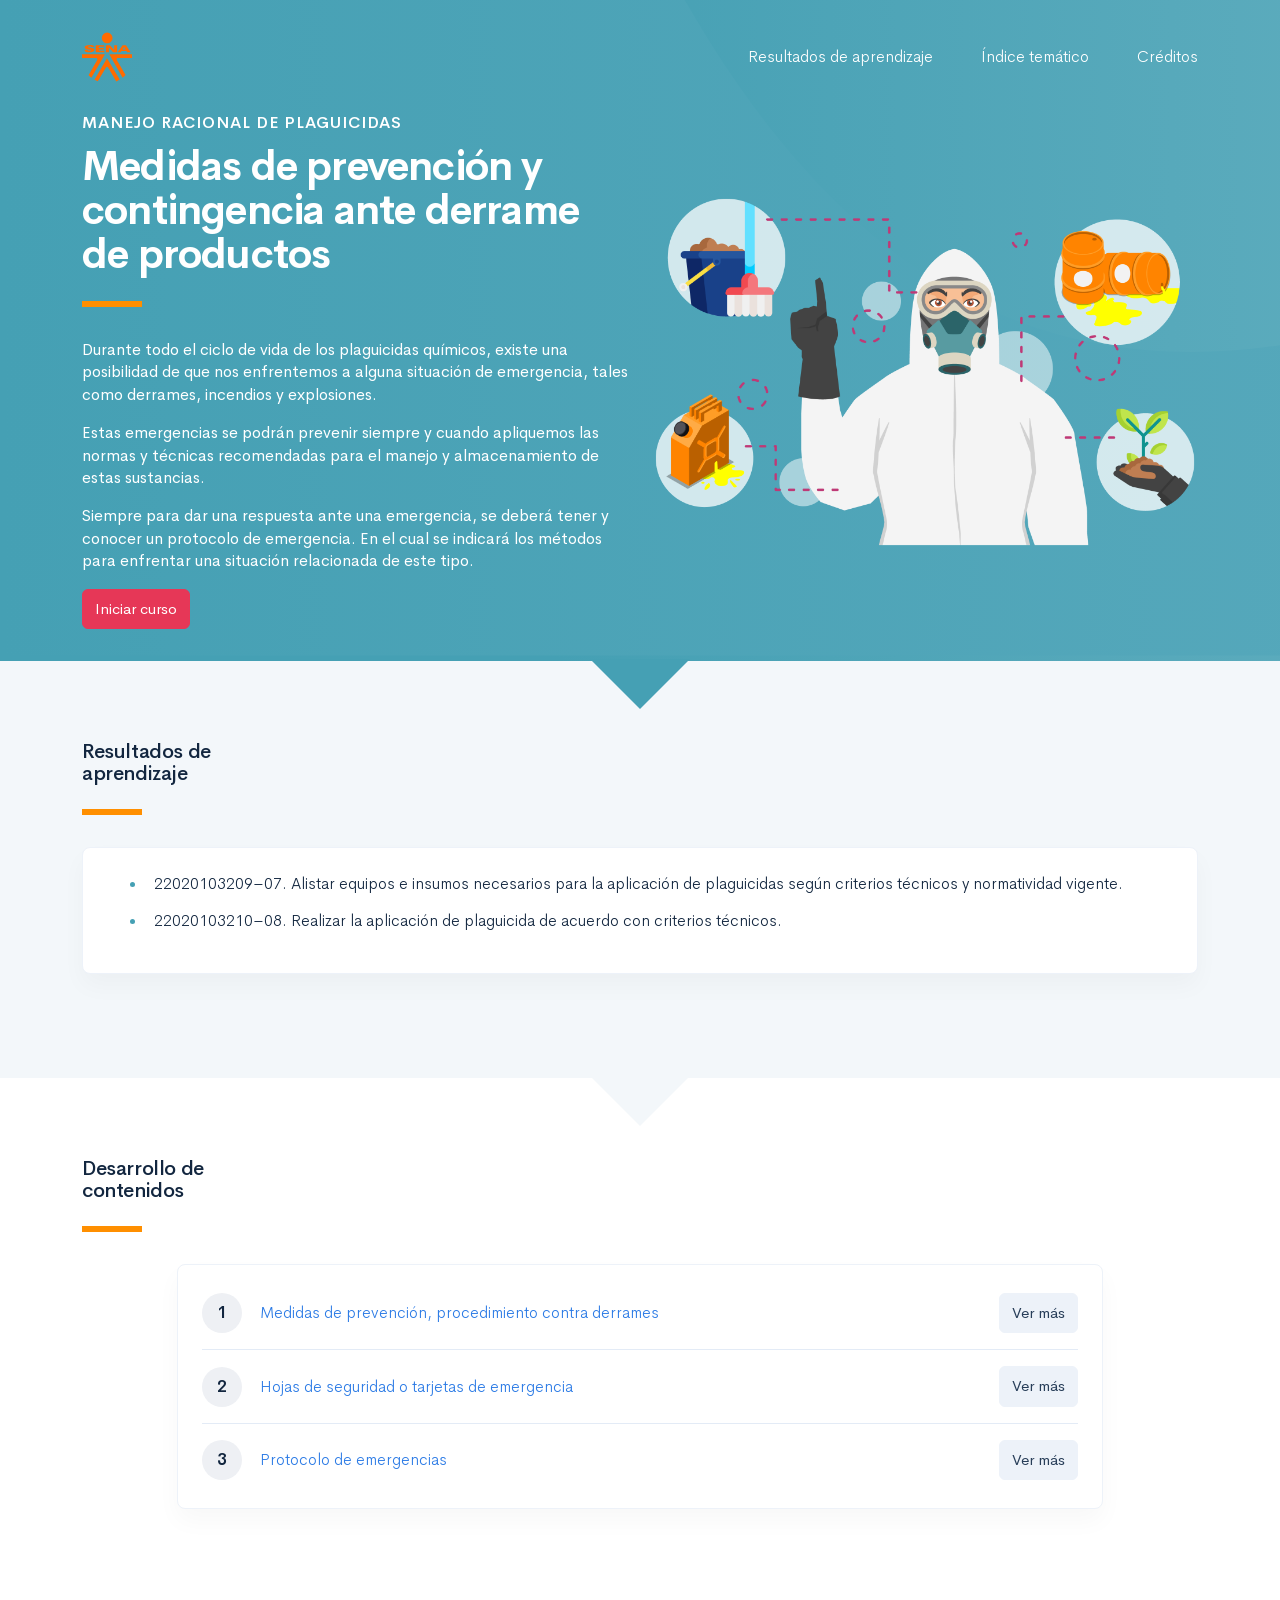
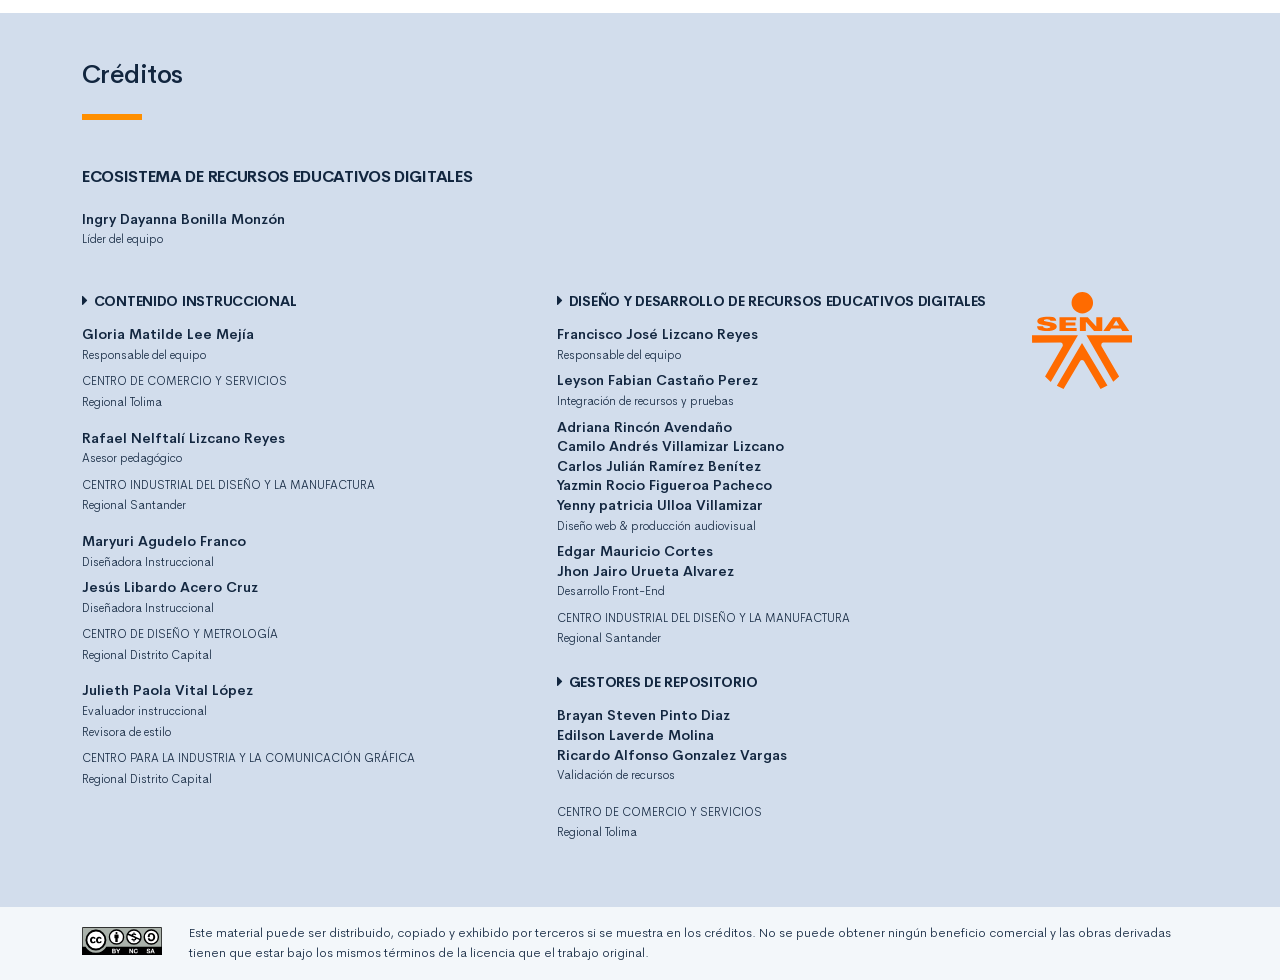
==== public/index.html @ dcf9ad9d "Terminado CF4 listo para revisión." ====
<!DOCTYPE html>
<html lang="es">
    <head>
        <meta charset="UTF-8">
        <meta name="viewport" content="width=device-width, user-scalable=no, initial-scale=1.0, maximum-scale=1.0, minimum-scale=1.0">
        <title>Medidas de prevención y contingencia ante derrame de productos</title>
        <meta meta name="description" content="Durante todo el ciclo de vida de los plaguicidas químicos, existe una posibilidad de que nos enfrentemos a alguna situación de emergencia, tales como derrames, incendios y explosiones. Estas emergencias se podrán prevenir siempre y cuando apliquemos las normas y técnicas recomendadas para el manejo y almacenamiento de estas sustancias.">
        <link rel="icon" type="image/svg+xml" href="assets/images/logos/senaLogo.svg">
        <link rel="icon" type="image/svg+xml" href="assets/images/logos/senaLogo.svg">
        <link rel="stylesheet" href="assets/fonts/feather/feather.css">
        <link rel="stylesheet" href="assets/fonts/fontawesome/css/font-awesome.css">
        <link href="assets/css/fancybox.css" rel="stylesheet">
        <link href="assets/css/animate.css" rel="stylesheet">
        <link rel="stylesheet" href="assets/css/main.css">
    </head>
    <body class="theme-dark page-header-textura" id="page-home">
        <header class="curso-presentacion page-header" id="CursoPresentacion">
            <div class="page-textura">
                <div class="container">
                    <div class="curso-topbar justify-content-center justify-content-md-between"><a class="curso-topbar__logo"><svg xmlns="http://www.w3.org/2000/svg" width="168.273" height="164.177" viewBox="0 0 168.273 164.177">
                                <path id="SENA_LOGO" data-name="SENA LOGO" d="M85.349,1a18.09,18.09,0,1,0,18.09,18.09h0A18.1,18.1,0,0,0,85.349,1ZM25.617,42.983a33.722,33.722,0,0,0-9.386,1.024,11.156,11.156,0,0,0-5.12,2.56A5.346,5.346,0,0,0,10.086,52.2c.683,1.707,2.56,2.9,4.608,3.584,4.437,1.536,9.386,1.877,13.994,2.731a5.1,5.1,0,0,1,2.389,1.024,1.369,1.369,0,0,1-.683,2.048,9.146,9.146,0,0,1-5.291.683A8.354,8.354,0,0,1,20.5,61.244a1.962,1.962,0,0,1-.853-2.389H9.233A7.663,7.663,0,0,0,10.6,63.463a7.59,7.59,0,0,0,4.267,2.389A28.541,28.541,0,0,0,23.4,66.876,52.426,52.426,0,0,0,35,66.023a11.043,11.043,0,0,0,5.8-2.9,5.358,5.358,0,0,0-1.365-8.533,21.267,21.267,0,0,0-5.8-2.048c-3.072-.683-5.973-1.024-9.045-1.536a9.114,9.114,0,0,1-3.072-.853,1.226,1.226,0,0,1,0-2.219,9.369,9.369,0,0,1,4.437-.683,10.554,10.554,0,0,1,4.608.853A1.877,1.877,0,0,1,31.59,49.81h9.9a5.669,5.669,0,0,0-1.195-3.584A8.875,8.875,0,0,0,35.515,43.5c-3.584-.341-6.827-.512-9.9-.512Zm21.333.683V67.217H75.792V62.1H57.531V57.489H73.744V52.54H57.531V48.786H75.109v-5.12Zm47.615,0H81.253V67.217H91.322V51.346l13.824,15.872h13.824V43.666H108.9v15.7Zm42.495,0L120.676,67.217h10.581l2.56-4.267H150.2l2.389,4.267h11.776l-15.53-23.551ZM142.35,49.3l5.12,8.533h-10.41ZM.7,74.044l.171,12.8L49,86.673c2.389.512,3.925,2.048,3.413,5.8l-29.7,51.711,9.557,9.045L78.01,74.044Zm91.646,0L137.4,152.89l9.9-8.874L117.433,92.3c-.512-3.584.853-5.291,3.413-5.8l48.127.171V74.044ZM84.837,87.185,42.512,159.546l11.264,5.461,28.159-47.615a4.283,4.283,0,0,1,2.9-1.195,4.681,4.681,0,0,1,3.072,1.195l28.159,47.786,11.605-5.973Z" transform="translate(-0.7 -1)" fill="#FF6B00" />
                            </svg>
                        </a><a class="curso-topbar__menubar collapsed btn-menu-responsive d-none" data-toggle="collapse" href="#curso-topbar__nav" aria-expanded="false"><span></span><span></span><span></span></a>
                        <nav class="curso-topbar__nav collapse show d-none d-md-block" id="curso-topbar__nav">
                            <ul class="curso-topbar__list">
                                <li class="curso-topbar__item"><a class="curso-topbar__link text-white" href="#ResultadosAprendizaje"><span>Resultados de aprendizaje</span></a></li>
                                <li class="curso-topbar__item"><a class="curso-topbar__link text-white" href="#IndiceTematico"><span>Índice temático</span></a></li>
                                <li class="curso-topbar__item"><a class="curso-topbar__link text-white" href="#Creditos"><span>Créditos</span></a></li>
                            </ul>
                        </nav>
                    </div>
                    <!--include includes/page-home_header.pug                -->
                    <div class="curso-portada">
                        <div class="row align-items-center">
                            <div class="col-12 col-lg-6">
                                <h3 class="curso-subtitulo" id="curso-titulo-componente">Manejo Racional de Plaguicidas</h3>
                                <h1 class="curso-titulo" id="curso-titulo-tema">Medidas de prevención y contingencia ante derrame de productos</h1>
                                <div class="brand-line-primary"></div>
                                <p class="curso-descripcion">Durante todo el ciclo de vida de los plaguicidas químicos, existe una posibilidad de que nos enfrentemos a alguna situación de emergencia, tales como derrames, incendios y explosiones.</p>
                                <p class="curso-descripcion">Estas emergencias se podrán prevenir siempre y cuando apliquemos las normas y técnicas recomendadas para el manejo y almacenamiento de estas sustancias.</p>
                                <p class="curso-descripcion">Siempre para dar una respuesta ante una emergencia, se deberá tener y conocer un protocolo de emergencia. En el cual se indicará los métodos para enfrentar una situación relacionada de este tipo.</p><a class="curso-btn-iniciar btn btn-danger" href="main.html"><span>Iniciar curso</span></a>
                            </div>
                            <div class="col-12 col-lg-6 text-center">
                                <div class="d-none d-lg-block"><img class="curso-imagen" src="assets/images/header/header_media.png" /></div>
                            </div>
                        </div>
                    </div>
                </div>
            </div>
        </header>
        <section class="curso-resultados section bg-base-light" id="ResultadosAprendizaje">
            <div class="container">
                <h2> Resultados de <br>aprendizaje</h2>
                <div class="brand-line-primary"></div>
                <div class="card resultado-item">
                    <div class="card-body">
                        <ul class="bg-color-dark">
                            <li><span>22020103209–07. Alistar equipos e insumos necesarios para la aplicación de plaguicidas según criterios técnicos y normatividad vigente.</span></li>
                            <li><span>22020103210–08. Realizar la aplicación de plaguicida de acuerdo con criterios técnicos.</span></li>
                        </ul>
                    </div>
                </div>
            </div>
        </section>
        <section class="curso-indice-tematico section" id="IndiceTematico">
            <div class="container">
                <h2>Desarrollo de <br>contenidos</h2>
                <div class="brand-line-primary"></div>
                <div class="row justify-content-center">
                    <div class="col-12 col-sm-10">
                        <div class="card wow flipInX" data-wow-delay=".2s">
                            <div class="card-body">
                                <ul class="list-group list-group-flush list my-n3 nav-temas">
                                    <li class="list-group-item nav-tema-item">
                                        <div class="row align-items-center">
                                            <div class="col-auto">
                                                <div class="avatar avatar-sm"><span class="nav-tema-item__icon avatar-title font-size-lg bg-secondary-soft rounded-circle text-primary font-weight-bold">1</span></div>
                                            </div>
                                            <div class="col ml-n2"><span class="nav-tema-item__titulo"> <a href="main.html#page/medidas/">Medidas de prevención, procedimiento contra derrames</a></span></div>
                                            <div class="col-auto"> <a class="btn btn-light nav-tema-item__btn" href="main.html#page/medidas/">Ver más</a></div>
                                        </div>
                                    </li>
                                    <li class="list-group-item nav-tema-item">
                                        <div class="row align-items-center">
                                            <div class="col-auto">
                                                <div class="avatar avatar-sm"><span class="nav-tema-item__icon avatar-title font-size-lg bg-secondary-soft rounded-circle text-primary font-weight-bold">2</span></div>
                                            </div>
                                            <div class="col ml-n2"><span class="nav-tema-item__titulo"> <a href="main.html#page/hojas/">Hojas de seguridad o tarjetas de emergencia</a></span></div>
                                            <div class="col-auto"> <a class="btn btn-light nav-tema-item__btn" href="main.html#page/hojas/">Ver más</a></div>
                                        </div>
                                    </li>
                                    <li class="list-group-item nav-tema-item">
                                        <div class="row align-items-center">
                                            <div class="col-auto">
                                                <div class="avatar avatar-sm"><span class="nav-tema-item__icon avatar-title font-size-lg bg-secondary-soft rounded-circle text-primary font-weight-bold">3</span></div>
                                            </div>
                                            <div class="col ml-n2"><span class="nav-tema-item__titulo"> <a href="main.html#page/protocolo1/">Protocolo de emergencias</a></span></div>
                                            <div class="col-auto"> <a class="btn btn-light nav-tema-item__btn" href="main.html#page/protocolo1/">Ver más</a></div>
                                        </div>
                                    </li>
                                </ul>
                            </div>
                        </div>
                    </div>
                </div>
            </div>
        </section>
        <footer class="footer" id="Creditos">
            <div class="container">
                <h1>Créditos </h1>
                <div class="brand-line-primary"></div>
                <div class="row">
                    <div class="col-12 col-md-5">
                        <h3 class="footer-subtitulo mb-4">ECOSISTEMA DE RECURSOS EDUCATIVOS DIGITALES </h3>
                        <p class="footer-texto mb-2"><strong>Ingry Dayanna Bonilla Monzón</strong><br /> <span class="text-small">Líder del equipo</span></p>
                    </div>
                </div>
                <div class="row mt-5">
                    <div class="col-12 col-md-5">
                        <h4 class="footer-subtitulo-2 mt-0">
                            <div class="fa fa-caret-right mr-2"></div>Contenido Instruccional
                        </h4>
                        <p class="footer-texto mb-2"><strong>Gloria Matilde Lee Mejía </strong><br /> <span class="text-small">Responsable del equipo</span></p>
                        <p class="footer-texto"><span class="text-small text-uppercase">Centro de Comercio y Servicios</span><br /><span class="text-small">Regional Tolima</span></p>
                        <p class="footer-texto mb-2"><strong>Rafael Nelftalí Lizcano Reyes</strong><br /> <span class="text-small">Asesor pedagógico<br /></span></p>
                        <p class="footer-texto"><span class="text-small text-uppercase">Centro industrial del diseño y la manufactura </span><br /><span class="text-small">Regional Santander</span></p>
                        <p class="footer-texto mb-2"><strong>Maryuri Agudelo Franco</strong><br /><span class="text-small">Diseñadora Instruccional<br /></span></p>
                        <p class="footer-texto mb-2"><strong>Jesús Libardo Acero Cruz</strong><br /><span class="text-small">Diseñadora Instruccional<br /></span></p>
                        <p class="footer-texto"><span class="text-small text-uppercase">Centro de diseño y metrología</span><br /><span class="text-small">Regional Distrito Capital</span></p>
                        <p class="footer-texto mb-2"><strong>Julieth Paola Vital López </strong><br /><span class="text-small">Evaluador instruccional<br /></span><span class="text-small">Revisora de estilo<br /></span></p>
                        <p class="footer-texto"><span class="text-small text-uppercase">Centro para la Industria y la Comunicación Gráfica</span><br /><span class="text-small">Regional Distrito Capital</span></p>
                    </div>
                    <div class="col-12 col-md-5">
                        <h4 class="footer-subtitulo-2 mt-0">
                            <div class="fa fa-caret-right mr-2"></div>Diseño y desarrollo de recursos educativos digitales
                        </h4>
                        <p class="footer-texto mb-2"><strong>Francisco José Lizcano Reyes </strong><br /> <span class="text-small">Responsable del equipo<br /></span></p>
                        <p class="footer-texto mb-2"><strong>Leyson Fabian Castaño Perez</strong><br /> <span class="text-small">Integración de recursos y pruebas<br /></span></p>
                        <p class="footer-texto mb-2"> <strong>Adriana Rincón Avendaño</strong><br />
                            <strong>Camilo Andrés Villamizar Lizcano</strong><br />
                            <strong>Carlos Julián Ramírez Benítez</strong><br />
                            <strong>Yazmin Rocio Figueroa Pacheco</strong><br />
                            <strong>Yenny patricia Ulloa Villamizar</strong><br /><span class="text-small">Diseño web & producción audiovisual<br /></span></p>
                        <p class="footer-texto mb-2"><strong>Edgar Mauricio Cortes</strong><br />
                            <strong>Jhon Jairo Urueta Alvarez</strong><br /><span class="text-small">Desarrollo Front-End<br /></span></p>
                        <p class="footer-texto mb-2"><span class="text-small text-uppercase">Centro industrial del diseño y la manufactura </span><br /><span class="text-small">Regional Santander</span></p>
                        <h4 class="footer-subtitulo-2 mt-4">
                            <div class="fa fa-caret-right mr-2"></div>Gestores de repositorio
                        </h4>
                        <p class="footer-texto"> <strong>Brayan Steven Pinto Diaz</strong><br />
                            <strong>Edilson Laverde Molina</strong><br />
                            <strong>Ricardo Alfonso Gonzalez Vargas</strong><br /><span class="text-small">Validación de recursos<br /></span></p>
                        <p class="footer-texto"><span class="text-small text-uppercase">CENTRO DE COMERCIO Y SERVICIOS</span><br /><span class="text-small">Regional Tolima</span></p>
                    </div>
                    <div class="col-12 col-md-2">
                        <div class="d-flex flex-column justify-content-center"><img src="assets/images/logos/senaLogo.svg" style="max-width:100px" /></div>
                    </div>
                </div>
            </div>
        </footer>
        <section id="cc">
            <div class="container">
                <div class="d-flex flex-column flex-sm-row"><span class="pr-3"><i class="icon cc"></i></span><span>Este material puede ser distribuido, copiado y exhibido por terceros si se muestra en los créditos. No se puede obtener ningún beneficio comercial y las obras derivadas tienen que estar bajo los mismos términos de la licencia que el trabajo original.</span></div>
            </div>
        </section>
        <script src="assets/js/vendor.js"></script>
        <script src="assets/js/global.js"> </script>
        <script src="assets/js/pages.js"></script>
    </body>
</html>
---- public/assets/fonts/feather/feather.css ----
@font-face {
  font-family: 'Feather';
  src:
    url('fonts/Feather.ttf?sdxovp') format('truetype'),
    url('fonts/Feather.woff?sdxovp') format('woff'),
    url('fonts/Feather.svg?sdxovp#Feather') format('svg');
  font-weight: normal;
  font-style: normal;
}

.fe {
  /* use !important to prevent issues with browser extensions that change fonts */
  font-family: 'Feather' !important;
  speak: none;
  font-style: normal;
  font-weight: normal;
  font-variant: normal;
  text-transform: none;
  line-height: 1;

  /* Better Font Rendering =========== */
  -webkit-font-smoothing: antialiased;
  -moz-osx-font-smoothing: grayscale;
}

.fe-activity:before {
  content: "\e900";
}
.fe-airplay:before {
  content: "\e901";
}
.fe-alert-circle:before {
  content: "\e902";
}
.fe-alert-octagon:before {
  content: "\e903";
}
.fe-alert-triangle:before {
  content: "\e904";
}
.fe-align-center:before {
  content: "\e905";
}
.fe-align-justify:before {
  content: "\e906";
}
.fe-align-left:before {
  content: "\e907";
}
.fe-align-right:before {
  content: "\e908";
}
.fe-anchor:before {
  content: "\e909";
}
.fe-aperture:before {
  content: "\e90a";
}
.fe-archive:before {
  content: "\e90b";
}
.fe-arrow-down:before {
  content: "\e90c";
}
.fe-arrow-down-circle:before {
  content: "\e90d";
}
.fe-arrow-down-left:before {
  content: "\e90e";
}
.fe-arrow-down-right:before {
  content: "\e90f";
}
.fe-arrow-left:before {
  content: "\e910";
}
.fe-arrow-left-circle:before {
  content: "\e911";
}
.fe-arrow-right:before {
  content: "\e912";
}
.fe-arrow-right-circle:before {
  content: "\e913";
}
.fe-arrow-up:before {
  content: "\e914";
}
.fe-arrow-up-circle:before {
  content: "\e915";
}
.fe-arrow-up-left:before {
  content: "\e916";
}
.fe-arrow-up-right:before {
  content: "\e917";
}
.fe-at-sign:before {
  content: "\e918";
}
.fe-award:before {
  content: "\e919";
}
.fe-bar-chart:before {
  content: "\e91a";
}
.fe-bar-chart-2:before {
  content: "\e91b";
}
.fe-battery:before {
  content: "\e91c";
}
.fe-battery-charging:before {
  content: "\e91d";
}
.fe-bell:before {
  content: "\e91e";
}
.fe-bell-off:before {
  content: "\e91f";
}
.fe-bluetooth:before {
  content: "\e920";
}
.fe-bold:before {
  content: "\e921";
}
.fe-book:before {
  content: "\e922";
}
.fe-book-open:before {
  content: "\e923";
}
.fe-bookmark:before {
  content: "\e924";
}
.fe-box:before {
  content: "\e925";
}
.fe-briefcase:before {
  content: "\e926";
}
.fe-calendar:before {
  content: "\e927";
}
.fe-camera:before {
  content: "\e928";
}
.fe-camera-off:before {
  content: "\e929";
}
.fe-cast:before {
  content: "\e92a";
}
.fe-check:before {
  content: "\e92b";
}
.fe-check-circle:before {
  content: "\e92c";
}
.fe-check-square:before {
  content: "\e92d";
}
.fe-chevron-down:before {
  content: "\e92e";
}
.fe-chevron-left:before {
  content: "\e92f";
}
.fe-chevron-right:before {
  content: "\e930";
}
.fe-chevron-up:before {
  content: "\e931";
}
.fe-chevrons-down:before {
  content: "\e932";
}
.fe-chevrons-left:before {
  content: "\e933";
}
.fe-chevrons-right:before {
  content: "\e934";
}
.fe-chevrons-up:before {
  content: "\e935";
}
.fe-chrome:before {
  content: "\e936";
}
.fe-circle:before {
  content: "\e937";
}
.fe-clipboard:before {
  content: "\e938";
}
.fe-clock:before {
  content: "\e939";
}
.fe-cloud:before {
  content: "\e93a";
}
.fe-cloud-drizzle:before {
  content: "\e93b";
}
.fe-cloud-lightning:before {
  content: "\e93c";
}
.fe-cloud-off:before {
  content: "\e93d";
}
.fe-cloud-rain:before {
  content: "\e93e";
}
.fe-cloud-snow:before {
  content: "\e93f";
}
.fe-code:before {
  content: "\e940";
}
.fe-codepen:before {
  content: "\e941";
}
.fe-command:before {
  content: "\e942";
}
.fe-compass:before {
  content: "\e943";
}
.fe-copy:before {
  content: "\e944";
}
.fe-corner-down-left:before {
  content: "\e945";
}
.fe-corner-down-right:before {
  content: "\e946";
}
.fe-corner-left-down:before {
  content: "\e947";
}
.fe-corner-left-up:before {
  content: "\e948";
}
.fe-corner-right-down:before {
  content: "\e949";
}
.fe-corner-right-up:before {
  content: "\e94a";
}
.fe-corner-up-left:before {
  content: "\e94b";
}
.fe-corner-up-right:before {
  content: "\e94c";
}
.fe-cpu:before {
  content: "\e94d";
}
.fe-credit-card:before {
  content: "\e94e";
}
.fe-crop:before {
  content: "\e94f";
}
.fe-crosshair:before {
  content: "\e950";
}
.fe-database:before {
  content: "\e951";
}
.fe-delete:before {
  content: "\e952";
}
.fe-disc:before {
  content: "\e953";
}
.fe-dollar-sign:before {
  content: "\e954";
}
.fe-download:before {
  content: "\e955";
}
.fe-download-cloud:before {
  content: "\e956";
}
.fe-droplet:before {
  content: "\e957";
}
.fe-edit:before {
  content: "\e958";
}
.fe-edit-2:before {
  content: "\e959";
}
.fe-edit-3:before {
  content: "\e95a";
}
.fe-external-link:before {
  content: "\e95b";
}
.fe-eye:before {
  content: "\e95c";
}
.fe-eye-off:before {
  content: "\e95d";
}
.fe-facebook:before {
  content: "\e95e";
}
.fe-fast-forward:before {
  content: "\e95f";
}
.fe-feather:before {
  content: "\e960";
}
.fe-file:before {
  content: "\e961";
}
.fe-file-minus:before {
  content: "\e962";
}
.fe-file-plus:before {
  content: "\e963";
}
.fe-file-text:before {
  content: "\e964";
}
.fe-film:before {
  content: "\e965";
}
.fe-filter:before {
  content: "\e966";
}
.fe-flag:before {
  content: "\e967";
}
.fe-folder:before {
  content: "\e968";
}
.fe-folder-minus:before {
  content: "\e969";
}
.fe-folder-plus:before {
  content: "\e96a";
}
.fe-gift:before {
  content: "\e96b";
}
.fe-git-branch:before {
  content: "\e96c";
}
.fe-git-commit:before {
  content: "\e96d";
}
.fe-git-merge:before {
  content: "\e96e";
}
.fe-git-pull-request:before {
  content: "\e96f";
}
.fe-github:before {
  content: "\e970";
}
.fe-gitlab:before {
  content: "\e971";
}
.fe-globe:before {
  content: "\e972";
}
.fe-grid:before {
  content: "\e973";
}
.fe-hard-drive:before {
  content: "\e974";
}
.fe-hash:before {
  content: "\e975";
}
.fe-headphones:before {
  content: "\e976";
}
.fe-heart:before {
  content: "\e977";
}
.fe-help-circle:before {
  content: "\e978";
}
.fe-home:before {
  content: "\e979";
}
.fe-image:before {
  content: "\e97a";
}
.fe-inbox:before {
  content: "\e97b";
}
.fe-info:before {
  content: "\e97c";
}
.fe-instagram:before {
  content: "\e97d";
}
.fe-italic:before {
  content: "\e97e";
}
.fe-layers:before {
  content: "\e97f";
}
.fe-layout:before {
  content: "\e980";
}
.fe-life-buoy:before {
  content: "\e981";
}
.fe-link:before {
  content: "\e982";
}
.fe-link-2:before {
  content: "\e983";
}
.fe-linkedin:before {
  content: "\e984";
}
.fe-list:before {
  content: "\e985";
}
.fe-loader:before {
  content: "\e986";
}
.fe-lock:before {
  content: "\e987";
}
.fe-log-in:before {
  content: "\e988";
}
.fe-log-out:before {
  content: "\e989";
}
.fe-mail:before {
  content: "\e98a";
}
.fe-map:before {
  content: "\e98b";
}
.fe-map-pin:before {
  content: "\e98c";
}
.fe-maximize:before {
  content: "\e98d";
}
.fe-maximize-2:before {
  content: "\e98e";
}
.fe-menu:before {
  content: "\e98f";
}
.fe-message-circle:before {
  content: "\e990";
}
.fe-message-square:before {
  content: "\e991";
}
.fe-mic:before {
  content: "\e992";
}
.fe-mic-off:before {
  content: "\e993";
}
.fe-minimize:before {
  content: "\e994";
}
.fe-minimize-2:before {
  content: "\e995";
}
.fe-minus:before {
  content: "\e996";
}
.fe-minus-circle:before {
  content: "\e997";
}
.fe-minus-square:before {
  content: "\e998";
}
.fe-monitor:before {
  content: "\e999";
}
.fe-moon:before {
  content: "\e99a";
}
.fe-more-horizontal:before {
  content: "\e99b";
}
.fe-more-vertical:before {
  content: "\e99c";
}
.fe-move:before {
  content: "\e99d";
}
.fe-music:before {
  content: "\e99e";
}
.fe-navigation:before {
  content: "\e99f";
}
.fe-navigation-2:before {
  content: "\e9a0";
}
.fe-octagon:before {
  content: "\e9a1";
}
.fe-package:before {
  content: "\e9a2";
}
.fe-paperclip:before {
  content: "\e9a3";
}
.fe-pause:before {
  content: "\e9a4";
}
.fe-pause-circle:before {
  content: "\e9a5";
}
.fe-percent:before {
  content: "\e9a6";
}
.fe-phone:before {
  content: "\e9a7";
}
.fe-phone-call:before {
  content: "\e9a8";
}
.fe-phone-forwarded:before {
  content: "\e9a9";
}
.fe-phone-incoming:before {
  content: "\e9aa";
}
.fe-phone-missed:before {
  content: "\e9ab";
}
.fe-phone-off:before {
  content: "\e9ac";
}
.fe-phone-outgoing:before {
  content: "\e9ad";
}
.fe-pie-chart:before {
  content: "\e9ae";
}
.fe-play:before {
  content: "\e9af";
}
.fe-play-circle:before {
  content: "\e9b0";
}
.fe-plus:before {
  content: "\e9b1";
}
.fe-plus-circle:before {
  content: "\e9b2";
}
.fe-plus-square:before {
  content: "\e9b3";
}
.fe-pocket:before {
  content: "\e9b4";
}
.fe-power:before {
  content: "\e9b5";
}
.fe-printer:before {
  content: "\e9b6";
}
.fe-radio:before {
  content: "\e9b7";
}
.fe-refresh-ccw:before {
  content: "\e9b8";
}
.fe-refresh-cw:before {
  content: "\e9b9";
}
.fe-repeat:before {
  content: "\e9ba";
}
.fe-rewind:before {
  content: "\e9bb";
}
.fe-rotate-ccw:before {
  content: "\e9bc";
}
.fe-rotate-cw:before {
  content: "\e9bd";
}
.fe-rss:before {
  content: "\e9be";
}
.fe-save:before {
  content: "\e9bf";
}
.fe-scissors:before {
  content: "\e9c0";
}
.fe-search:before {
  content: "\e9c1";
}
.fe-send:before {
  content: "\e9c2";
}
.fe-server:before {
  content: "\e9c3";
}
.fe-settings:before {
  content: "\e9c4";
}
.fe-share:before {
  content: "\e9c5";
}
.fe-share-2:before {
  content: "\e9c6";
}
.fe-shield:before {
  content: "\e9c7";
}
.fe-shield-off:before {
  content: "\e9c8";
}
.fe-shopping-bag:before {
  content: "\e9c9";
}
.fe-shopping-cart:before {
  content: "\e9ca";
}
.fe-shuffle:before {
  content: "\e9cb";
}
.fe-sidebar:before {
  content: "\e9cc";
}
.fe-skip-back:before {
  content: "\e9cd";
}
.fe-skip-forward:before {
  content: "\e9ce";
}
.fe-slack:before {
  content: "\e9cf";
}
.fe-slash:before {
  content: "\e9d0";
}
.fe-sliders:before {
  content: "\e9d1";
}
.fe-smartphone:before {
  content: "\e9d2";
}
.fe-speaker:before {
  content: "\e9d3";
}
.fe-square:before {
  content: "\e9d4";
}
.fe-star:before {
  content: "\e9d5";
}
.fe-stop-circle:before {
  content: "\e9d6";
}
.fe-sun:before {
  content: "\e9d7";
}
.fe-sunrise:before {
  content: "\e9d8";
}
.fe-sunset:before {
  content: "\e9d9";
}
.fe-tablet:before {
  content: "\e9da";
}
.fe-tag:before {
  content: "\e9db";
}
.fe-target:before {
  content: "\e9dc";
}
.fe-terminal:before {
  content: "\e9dd";
}
.fe-thermometer:before {
  content: "\e9de";
}
.fe-thumbs-down:before {
  content: "\e9df";
}
.fe-thumbs-up:before {
  content: "\e9e0";
}
.fe-toggle-left:before {
  content: "\e9e1";
}
.fe-toggle-right:before {
  content: "\e9e2";
}
.fe-trash:before {
  content: "\e9e3";
}
.fe-trash-2:before {
  content: "\e9e4";
}
.fe-trending-down:before {
  content: "\e9e5";
}
.fe-trending-up:before {
  content: "\e9e6";
}
.fe-triangle:before {
  content: "\e9e7";
}
.fe-truck:before {
  content: "\e9e8";
}
.fe-tv:before {
  content: "\e9e9";
}
.fe-twitter:before {
  content: "\e9ea";
}
.fe-type:before {
  content: "\e9eb";
}
.fe-umbrella:before {
  content: "\e9ec";
}
.fe-underline:before {
  content: "\e9ed";
}
.fe-unlock:before {
  content: "\e9ee";
}
.fe-upload:before {
  content: "\e9ef";
}
.fe-upload-cloud:before {
  content: "\e9f0";
}
.fe-user:before {
  content: "\e9f1";
}
.fe-user-check:before {
  content: "\e9f2";
}
.fe-user-minus:before {
  content: "\e9f3";
}
.fe-user-plus:before {
  content: "\e9f4";
}
.fe-user-x:before {
  content: "\e9f5";
}
.fe-users:before {
  content: "\e9f6";
}
.fe-video:before {
  content: "\e9f7";
}
.fe-video-off:before {
  content: "\e9f8";
}
.fe-voicemail:before {
  content: "\e9f9";
}
.fe-volume:before {
  content: "\e9fa";
}
.fe-volume-1:before {
  content: "\e9fb";
}
.fe-volume-2:before {
  content: "\e9fc";
}
.fe-volume-x:before {
  content: "\e9fd";
}
.fe-watch:before {
  content: "\e9fe";
}
.fe-wifi:before {
  content: "\e9ff";
}
.fe-wifi-off:before {
  content: "\ea00";
}
.fe-wind:before {
  content: "\ea01";
}
.fe-x:before {
  content: "\ea02";
}
.fe-x-circle:before {
  content: "\ea03";
}
.fe-x-square:before {
  content: "\ea04";
}
.fe-youtube:before {
  content: "\ea05";
}
.fe-zap:before {
  content: "\ea06";
}
.fe-zap-off:before {
  content: "\ea07";
}
.fe-zoom-in:before {
  content: "\ea08";
}
.fe-zoom-out:before {
  content: "\ea09";
}
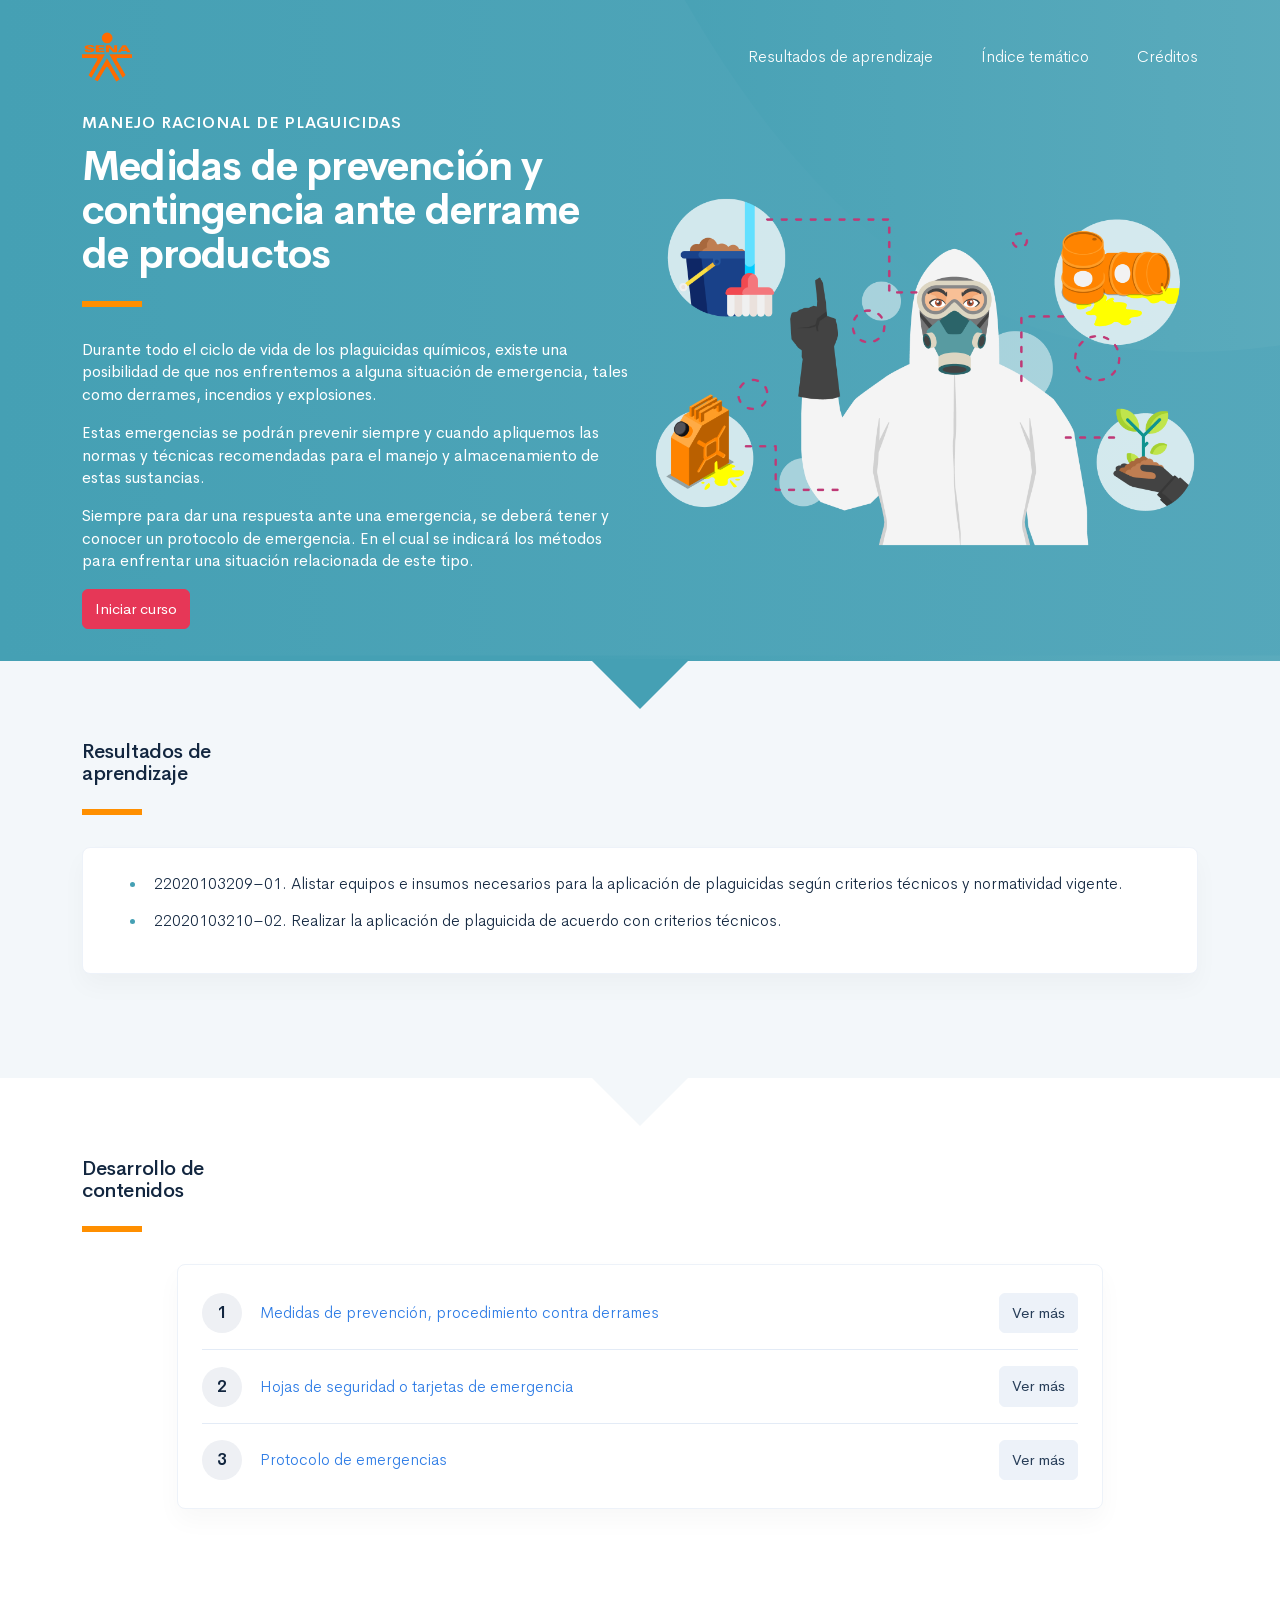
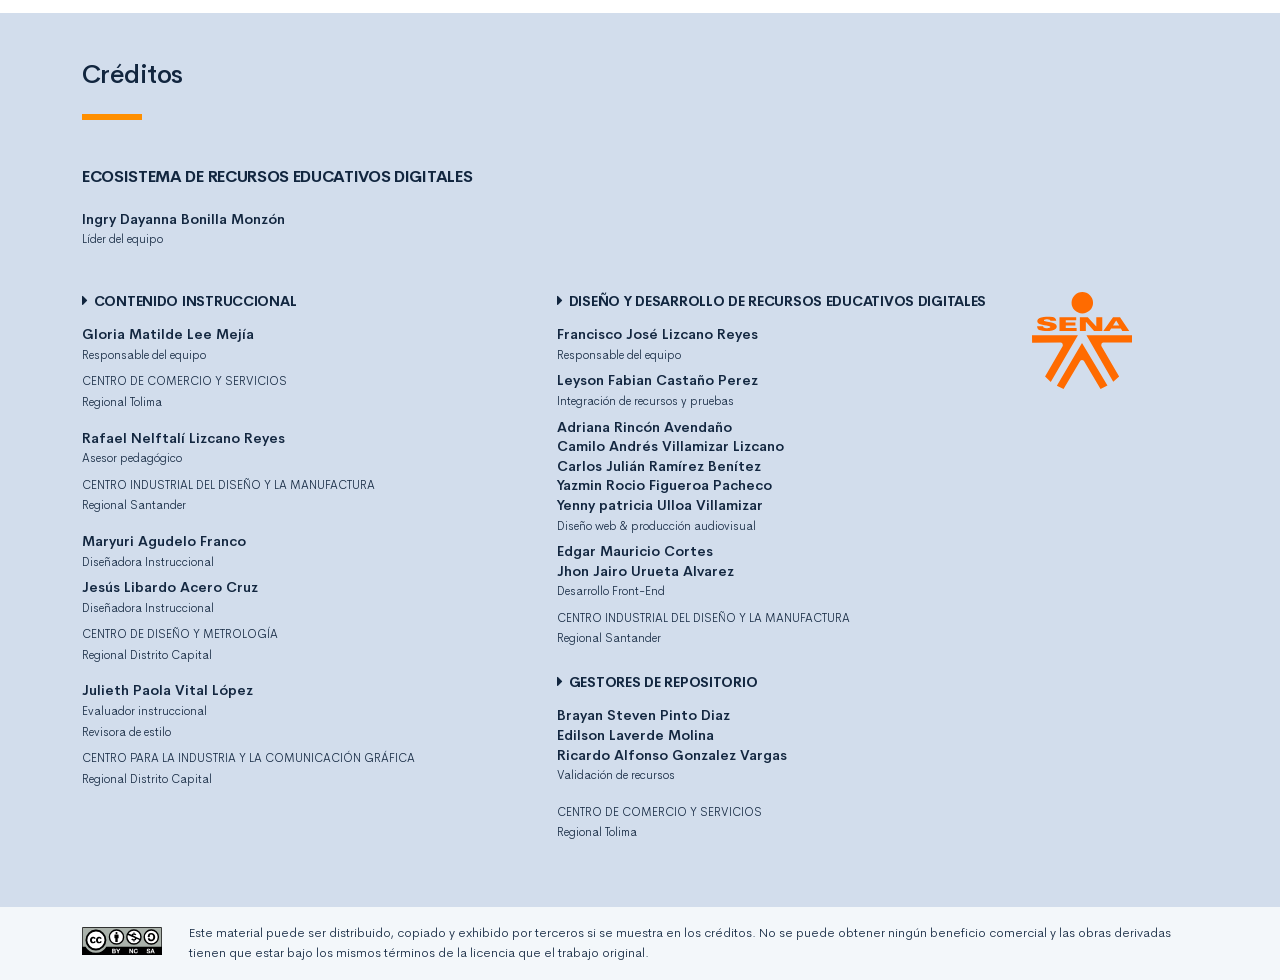
==== commit 9a507a88: "ajustes y empaquetado" ====
--- a/public/index.html
+++ b/public/index.html
@@ -55,8 +55,8 @@
                 <div class="card resultado-item">
                     <div class="card-body">
                         <ul class="bg-color-dark">
-                            <li><span>22020103209–07. Alistar equipos e insumos necesarios para la aplicación de plaguicidas según criterios técnicos y normatividad vigente.</span></li>
-                            <li><span>22020103210–08. Realizar la aplicación de plaguicida de acuerdo con criterios técnicos.</span></li>
+                            <li><span>22020103209–01. Alistar equipos e insumos necesarios para la aplicación de plaguicidas según criterios técnicos y normatividad vigente.</span></li>
+                            <li><span>22020103210–02. Realizar la aplicación de plaguicida de acuerdo con criterios técnicos.</span></li>
                         </ul>
                     </div>
                 </div>
